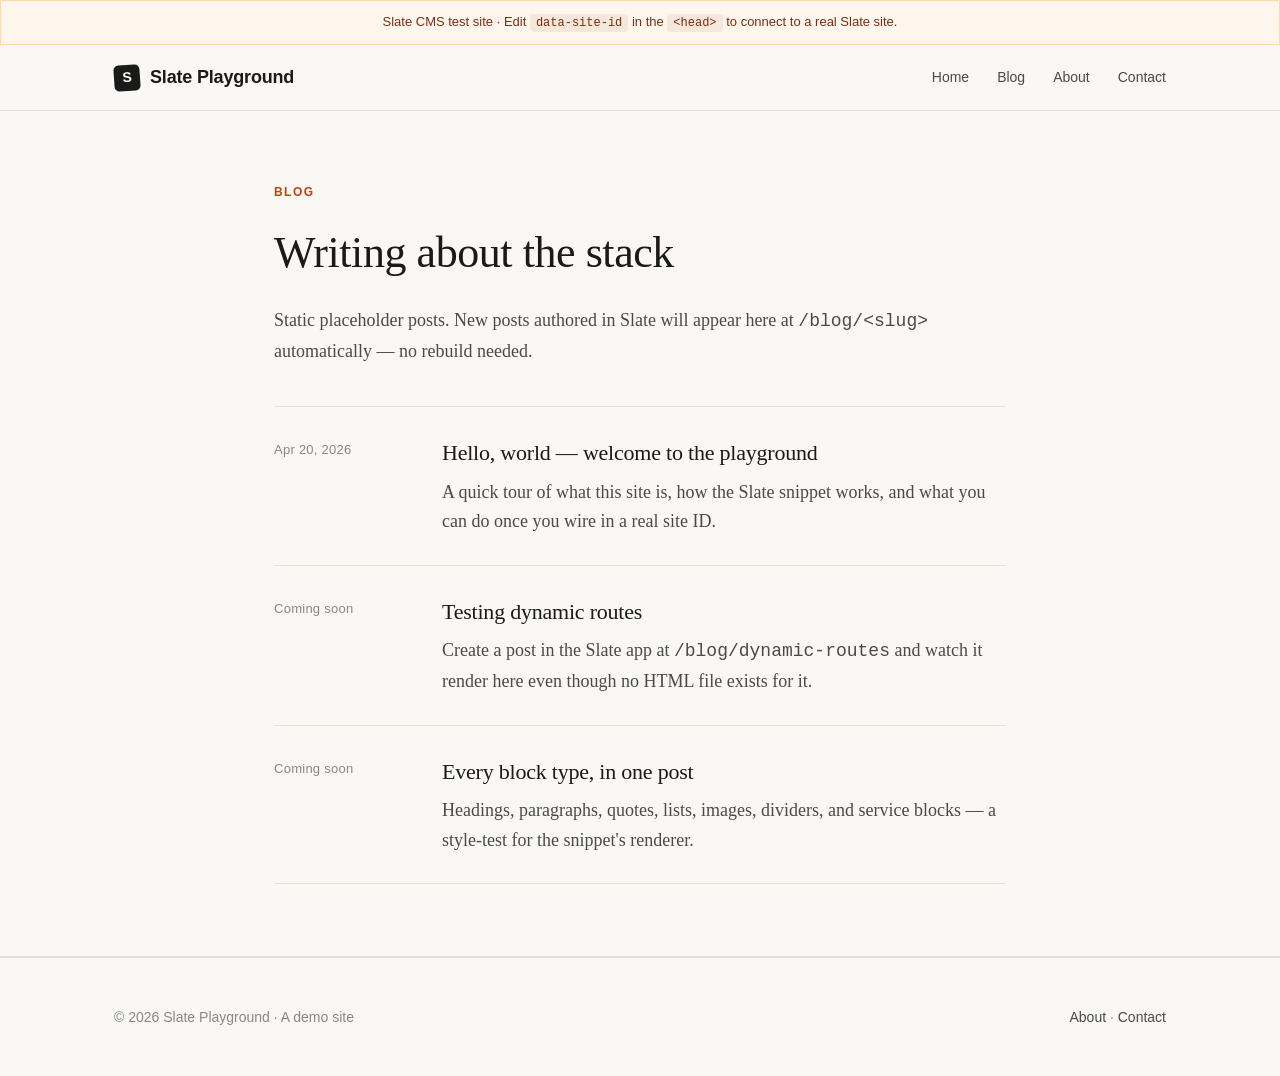
==== blog/index.html @ 49021af7 "Initial commit: static test site for Slate CMS A minimal 5-page site (landing, blog index, sample po" ====
<!doctype html>
<html lang="en">
<head>
  <meta charset="utf-8" />
  <meta name="viewport" content="width=device-width, initial-scale=1" />
  <title>Blog — Slate Playground</title>
  <meta name="description" content="Posts from the Slate Playground test site." />
  <link rel="stylesheet" href="/css/style.css" />
  <script src="/js/slate.js" data-site-id="YOUR_SITE_ID" defer></script>
</head>
<body>

<div class="notice">
  Slate CMS test site · Edit <code>data-site-id</code> in the <code>&lt;head&gt;</code> to connect to a real Slate site.
</div>

<header role="banner">
  <nav class="nav">
    <a class="brand" href="/">
      <span class="brand-mark">S</span>
      Slate Playground
    </a>
    <div class="nav-links">
      <a href="/">Home</a>
      <a href="/blog/">Blog</a>
      <a href="/about.html">About</a>
      <a href="/contact.html">Contact</a>
    </div>
  </nav>
</header>

<main>
  <section>
    <div class="wrap">
      <p class="eyebrow">Blog</p>
      <h2 style="font-size:clamp(32px,4vw,44px);margin:0 0 16px;">Writing about the stack</h2>
      <p class="section-lede">
        Static placeholder posts. New posts authored in Slate will appear here
        at <code>/blog/&lt;slug&gt;</code> automatically — no rebuild needed.
      </p>

      <div class="posts">
        <article class="post-card">
          <div class="post-date">Apr 20, 2026</div>
          <div>
            <h3><a href="/blog/hello-world.html">Hello, world — welcome to the playground</a></h3>
            <p>A quick tour of what this site is, how the Slate snippet works, and what you can do once you wire in a real site ID.</p>
          </div>
        </article>

        <article class="post-card">
          <div class="post-date">Coming soon</div>
          <div>
            <h3><a href="/blog/dynamic-routes.html">Testing dynamic routes</a></h3>
            <p>Create a post in the Slate app at <code>/blog/dynamic-routes</code> and watch it render here even though no HTML file exists for it.</p>
          </div>
        </article>

        <article class="post-card">
          <div class="post-date">Coming soon</div>
          <div>
            <h3><a href="/blog/block-gallery.html">Every block type, in one post</a></h3>
            <p>Headings, paragraphs, quotes, lists, images, dividers, and service blocks — a style-test for the snippet's renderer.</p>
          </div>
        </article>
      </div>
    </div>
  </section>
</main>

<footer role="contentinfo">
  <div class="footer-inner">
    <div>© 2026 Slate Playground · A demo site</div>
    <div>
      <a href="/about.html">About</a> · <a href="/contact.html">Contact</a>
    </div>
  </div>
</footer>

</body>
</html>
---- css/style.css ----
:root {
  --bg: #faf8f4;
  --surface: #ffffff;
  --ink: #1a1a1a;
  --ink-soft: #4a4a4a;
  --ink-faint: #888;
  --rule: #e6e1d7;
  --accent: #c2410c;
  --accent-ink: #7c2d12;
  --radius: 6px;
  --maxw: 780px;
  --maxw-wide: 1100px;
}

* { box-sizing: border-box; }

html, body {
  margin: 0;
  padding: 0;
  background: var(--bg);
  color: var(--ink);
  font-family: "Iowan Old Style", "Palatino Linotype", Palatino, Georgia, serif;
  font-size: 18px;
  line-height: 1.65;
  -webkit-font-smoothing: antialiased;
}

a {
  color: var(--accent);
  text-decoration: none;
  border-bottom: 1px solid transparent;
  transition: border-color 120ms ease;
}
a:hover { border-bottom-color: var(--accent); }

img { max-width: 100%; height: auto; display: block; }

/* ─── Layout ─────────────────────────────────────────────── */

.wrap {
  max-width: var(--maxw);
  margin: 0 auto;
  padding: 0 24px;
}

.wrap--wide { max-width: var(--maxw-wide); }

/* ─── Header ─────────────────────────────────────────────── */

header[role="banner"] {
  border-bottom: 1px solid var(--rule);
  background: var(--bg);
  position: sticky;
  top: 0;
  z-index: 10;
  backdrop-filter: saturate(1.4) blur(8px);
}

.nav {
  max-width: var(--maxw-wide);
  margin: 0 auto;
  padding: 18px 24px;
  display: flex;
  align-items: center;
  justify-content: space-between;
  gap: 24px;
}

.brand {
  font-family: "Söhne", "Inter", -apple-system, BlinkMacSystemFont, sans-serif;
  font-weight: 700;
  font-size: 18px;
  letter-spacing: -0.01em;
  color: var(--ink);
  border: none;
  display: flex;
  align-items: center;
  gap: 10px;
}
.brand:hover { border: none; }

.brand-mark {
  width: 26px; height: 26px;
  background: var(--ink);
  color: var(--bg);
  border-radius: 5px;
  display: inline-flex;
  align-items: center;
  justify-content: center;
  font-size: 14px;
  font-weight: 800;
  transform: rotate(-4deg);
}

.nav-links {
  display: flex;
  gap: 28px;
  font-family: "Söhne", "Inter", -apple-system, BlinkMacSystemFont, sans-serif;
  font-size: 14px;
  font-weight: 500;
}
.nav-links a {
  color: var(--ink-soft);
  border: none;
}
.nav-links a:hover { color: var(--ink); border: none; }

/* ─── Hero ───────────────────────────────────────────────── */

.hero {
  padding: 96px 0 64px;
  border-bottom: 1px solid var(--rule);
}

.eyebrow {
  font-family: "Söhne", "Inter", -apple-system, BlinkMacSystemFont, sans-serif;
  font-size: 12px;
  font-weight: 600;
  letter-spacing: 0.12em;
  text-transform: uppercase;
  color: var(--accent);
  margin: 0 0 14px;
}

.hero h1 {
  font-size: clamp(38px, 6vw, 64px);
  line-height: 1.05;
  font-weight: 500;
  letter-spacing: -0.02em;
  margin: 0 0 24px;
}

.hero h1 em {
  font-style: italic;
  color: var(--accent-ink);
}

.hero p.lede {
  font-size: 20px;
  line-height: 1.55;
  color: var(--ink-soft);
  max-width: 620px;
  margin: 0 0 32px;
}

.cta-row {
  display: flex;
  gap: 14px;
  flex-wrap: wrap;
}

.btn {
  display: inline-block;
  padding: 12px 22px;
  border-radius: var(--radius);
  font-family: "Söhne", "Inter", -apple-system, BlinkMacSystemFont, sans-serif;
  font-size: 15px;
  font-weight: 600;
  border: 1px solid transparent;
  cursor: pointer;
}
.btn--primary { background: var(--ink); color: var(--bg); }
.btn--primary:hover { background: var(--accent-ink); border-bottom: 1px solid var(--accent-ink); }
.btn--ghost { color: var(--ink); border-color: var(--rule); background: transparent; }
.btn--ghost:hover { border-color: var(--ink); border-bottom-color: var(--ink); }

/* ─── Sections ───────────────────────────────────────────── */

section {
  padding: 72px 0;
  border-bottom: 1px solid var(--rule);
}

section h2 {
  font-size: clamp(26px, 3.5vw, 36px);
  font-weight: 500;
  letter-spacing: -0.01em;
  margin: 0 0 12px;
}

section .section-lede {
  color: var(--ink-soft);
  margin: 0 0 40px;
  font-size: 18px;
}

/* Feature grid */

.features {
  display: grid;
  grid-template-columns: repeat(auto-fit, minmax(240px, 1fr));
  gap: 28px;
}

.feature {
  padding: 24px;
  background: var(--surface);
  border: 1px solid var(--rule);
  border-radius: var(--radius);
}

.feature h3 {
  font-family: "Söhne", "Inter", -apple-system, BlinkMacSystemFont, sans-serif;
  font-size: 16px;
  margin: 0 0 8px;
  font-weight: 600;
}
.feature p { margin: 0; color: var(--ink-soft); font-size: 16px; }

/* Blog cards */

.posts {
  display: grid;
  gap: 0;
}

.post-card {
  display: grid;
  grid-template-columns: 140px 1fr;
  gap: 28px;
  padding: 28px 0;
  border-top: 1px solid var(--rule);
  align-items: start;
}
.post-card:last-child { border-bottom: 1px solid var(--rule); }

.post-date {
  font-family: "Söhne", "Inter", -apple-system, BlinkMacSystemFont, sans-serif;
  font-size: 13px;
  color: var(--ink-faint);
  letter-spacing: 0.02em;
  padding-top: 4px;
}

.post-card h3 {
  font-size: 22px;
  font-weight: 500;
  margin: 0 0 6px;
  letter-spacing: -0.01em;
}
.post-card h3 a { color: var(--ink); border: none; }
.post-card h3 a:hover { color: var(--accent); }
.post-card p { margin: 0; color: var(--ink-soft); }

@media (max-width: 560px) {
  .post-card { grid-template-columns: 1fr; gap: 8px; }
  .post-date { padding-top: 0; }
}

/* ─── Article (single blog post) ─────────────────────────── */

main .post-content,
main .page-content,
main .slate-content {
  padding: 64px 0 96px;
}

.post-meta {
  font-family: "Söhne", "Inter", -apple-system, BlinkMacSystemFont, sans-serif;
  font-size: 13px;
  color: var(--ink-faint);
  letter-spacing: 0.02em;
  margin-bottom: 16px;
  text-transform: uppercase;
}

/* ─── Slate CMS content classes ──────────────────────────── */
/* These match the class names the Slate snippet emits so CMS
   content looks consistent with the hand-authored placeholders. */

.slate-content {
  max-width: var(--maxw);
  margin: 0 auto;
}

.slate-heading {
  font-weight: 500;
  letter-spacing: -0.015em;
  line-height: 1.2;
  margin: 1.6em 0 0.5em;
}
.slate-h1 { font-size: clamp(32px, 4vw, 44px); }
.slate-h2 { font-size: clamp(26px, 3vw, 32px); }
.slate-h3 { font-size: 22px; }
.slate-h4 { font-size: 18px; font-family: "Söhne", "Inter", sans-serif; font-weight: 600; }

.slate-p {
  font-size: 18px;
  line-height: 1.75;
  margin: 0 0 1.25em;
  color: var(--ink);
}

.slate-quote {
  border-left: 3px solid var(--accent);
  padding: 4px 0 4px 20px;
  margin: 28px 0;
  font-style: italic;
  font-size: 20px;
  color: var(--ink-soft);
}

.slate-list {
  padding-left: 1.4em;
  margin: 0 0 1.25em;
}
.slate-list li { margin-bottom: 0.35em; }

.slate-figure {
  margin: 32px 0;
}
.slate-img {
  border-radius: var(--radius);
  width: 100%;
}
.slate-caption {
  font-size: 14px;
  color: var(--ink-faint);
  text-align: center;
  margin-top: 10px;
  font-style: italic;
}

.slate-hr {
  border: 0;
  border-top: 1px solid var(--rule);
  margin: 40px 0;
}

.slate-service {
  background: var(--surface);
  border: 1px solid var(--rule);
  border-radius: var(--radius);
  padding: 24px;
  margin: 24px 0;
  display: flex;
  justify-content: space-between;
  align-items: center;
  gap: 24px;
  flex-wrap: wrap;
}
.slate-service-title {
  font-family: "Söhne", "Inter", sans-serif;
  font-weight: 600;
  font-size: 18px;
  margin: 0 0 6px;
}
.slate-service-desc { margin: 0; color: var(--ink-soft); font-size: 15px; }
.slate-service-btn {
  display: inline-block;
  padding: 10px 18px;
  background: var(--ink);
  color: var(--bg);
  border-radius: var(--radius);
  font-family: "Söhne", "Inter", sans-serif;
  font-size: 14px;
  font-weight: 600;
  border: none;
  white-space: nowrap;
}
.slate-service-btn:hover { background: var(--accent-ink); border: none; }

/* ─── Footer ─────────────────────────────────────────────── */

footer[role="contentinfo"] {
  padding: 48px 0;
  background: var(--bg);
  border-top: 1px solid var(--rule);
  font-size: 14px;
  color: var(--ink-faint);
  font-family: "Söhne", "Inter", sans-serif;
}

.footer-inner {
  max-width: var(--maxw-wide);
  margin: 0 auto;
  padding: 0 24px;
  display: flex;
  justify-content: space-between;
  align-items: center;
  flex-wrap: wrap;
  gap: 16px;
}
.footer-inner a { color: var(--ink-soft); border: none; }
.footer-inner a:hover { color: var(--ink); }

/* ─── Notice banner (shows CMS connection state) ─────────── */

.notice {
  background: #fff7ed;
  border: 1px solid #fed7aa;
  color: var(--accent-ink);
  font-family: "Söhne", "Inter", sans-serif;
  font-size: 13px;
  padding: 10px 18px;
  text-align: center;
}
.notice code {
  background: rgba(124, 45, 18, 0.08);
  padding: 2px 6px;
  border-radius: 4px;
  font-size: 12px;
}
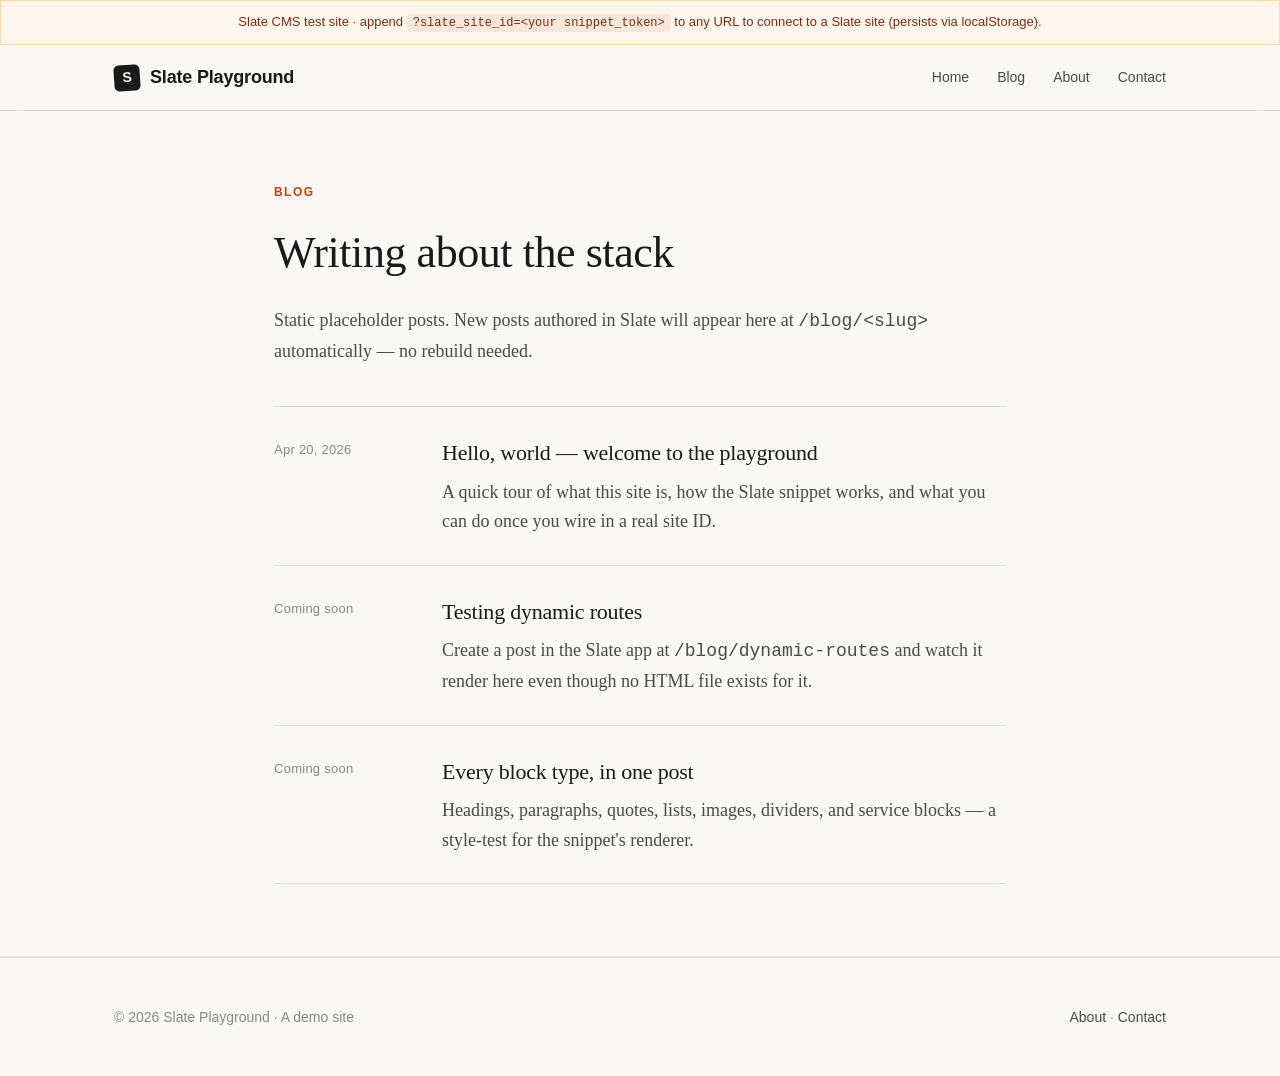
==== commit e09e381e: "Snippet override + clean URLs The committed default still ships data-site-id="YOUR_SITE_ID" so visit" ====
--- a/blog/index.html
+++ b/blog/index.html
@@ -11,7 +11,8 @@
 <body>
 
 <div class="notice">
-  Slate CMS test site · Edit <code>data-site-id</code> in the <code>&lt;head&gt;</code> to connect to a real Slate site.
+  Slate CMS test site · append <code>?slate_site_id=&lt;your snippet_token&gt;</code>
+  to any URL to connect to a Slate site (persists via localStorage).
 </div>
 
 <header role="banner">
@@ -23,8 +24,8 @@
     <div class="nav-links">
       <a href="/">Home</a>
       <a href="/blog/">Blog</a>
-      <a href="/about.html">About</a>
-      <a href="/contact.html">Contact</a>
+      <a href="/about">About</a>
+      <a href="/contact">Contact</a>
     </div>
   </nav>
 </header>
@@ -43,7 +44,7 @@
         <article class="post-card">
           <div class="post-date">Apr 20, 2026</div>
           <div>
-            <h3><a href="/blog/hello-world.html">Hello, world — welcome to the playground</a></h3>
+            <h3><a href="/blog/hello-world">Hello, world — welcome to the playground</a></h3>
             <p>A quick tour of what this site is, how the Slate snippet works, and what you can do once you wire in a real site ID.</p>
           </div>
         </article>
@@ -51,7 +52,7 @@
         <article class="post-card">
           <div class="post-date">Coming soon</div>
           <div>
-            <h3><a href="/blog/dynamic-routes.html">Testing dynamic routes</a></h3>
+            <h3><a href="/blog/dynamic-routes">Testing dynamic routes</a></h3>
             <p>Create a post in the Slate app at <code>/blog/dynamic-routes</code> and watch it render here even though no HTML file exists for it.</p>
           </div>
         </article>
@@ -59,7 +60,7 @@
         <article class="post-card">
           <div class="post-date">Coming soon</div>
           <div>
-            <h3><a href="/blog/block-gallery.html">Every block type, in one post</a></h3>
+            <h3><a href="/blog/block-gallery">Every block type, in one post</a></h3>
             <p>Headings, paragraphs, quotes, lists, images, dividers, and service blocks — a style-test for the snippet's renderer.</p>
           </div>
         </article>
@@ -72,7 +73,7 @@
   <div class="footer-inner">
     <div>© 2026 Slate Playground · A demo site</div>
     <div>
-      <a href="/about.html">About</a> · <a href="/contact.html">Contact</a>
+      <a href="/about">About</a> · <a href="/contact">Contact</a>
     </div>
   </div>
 </footer>
